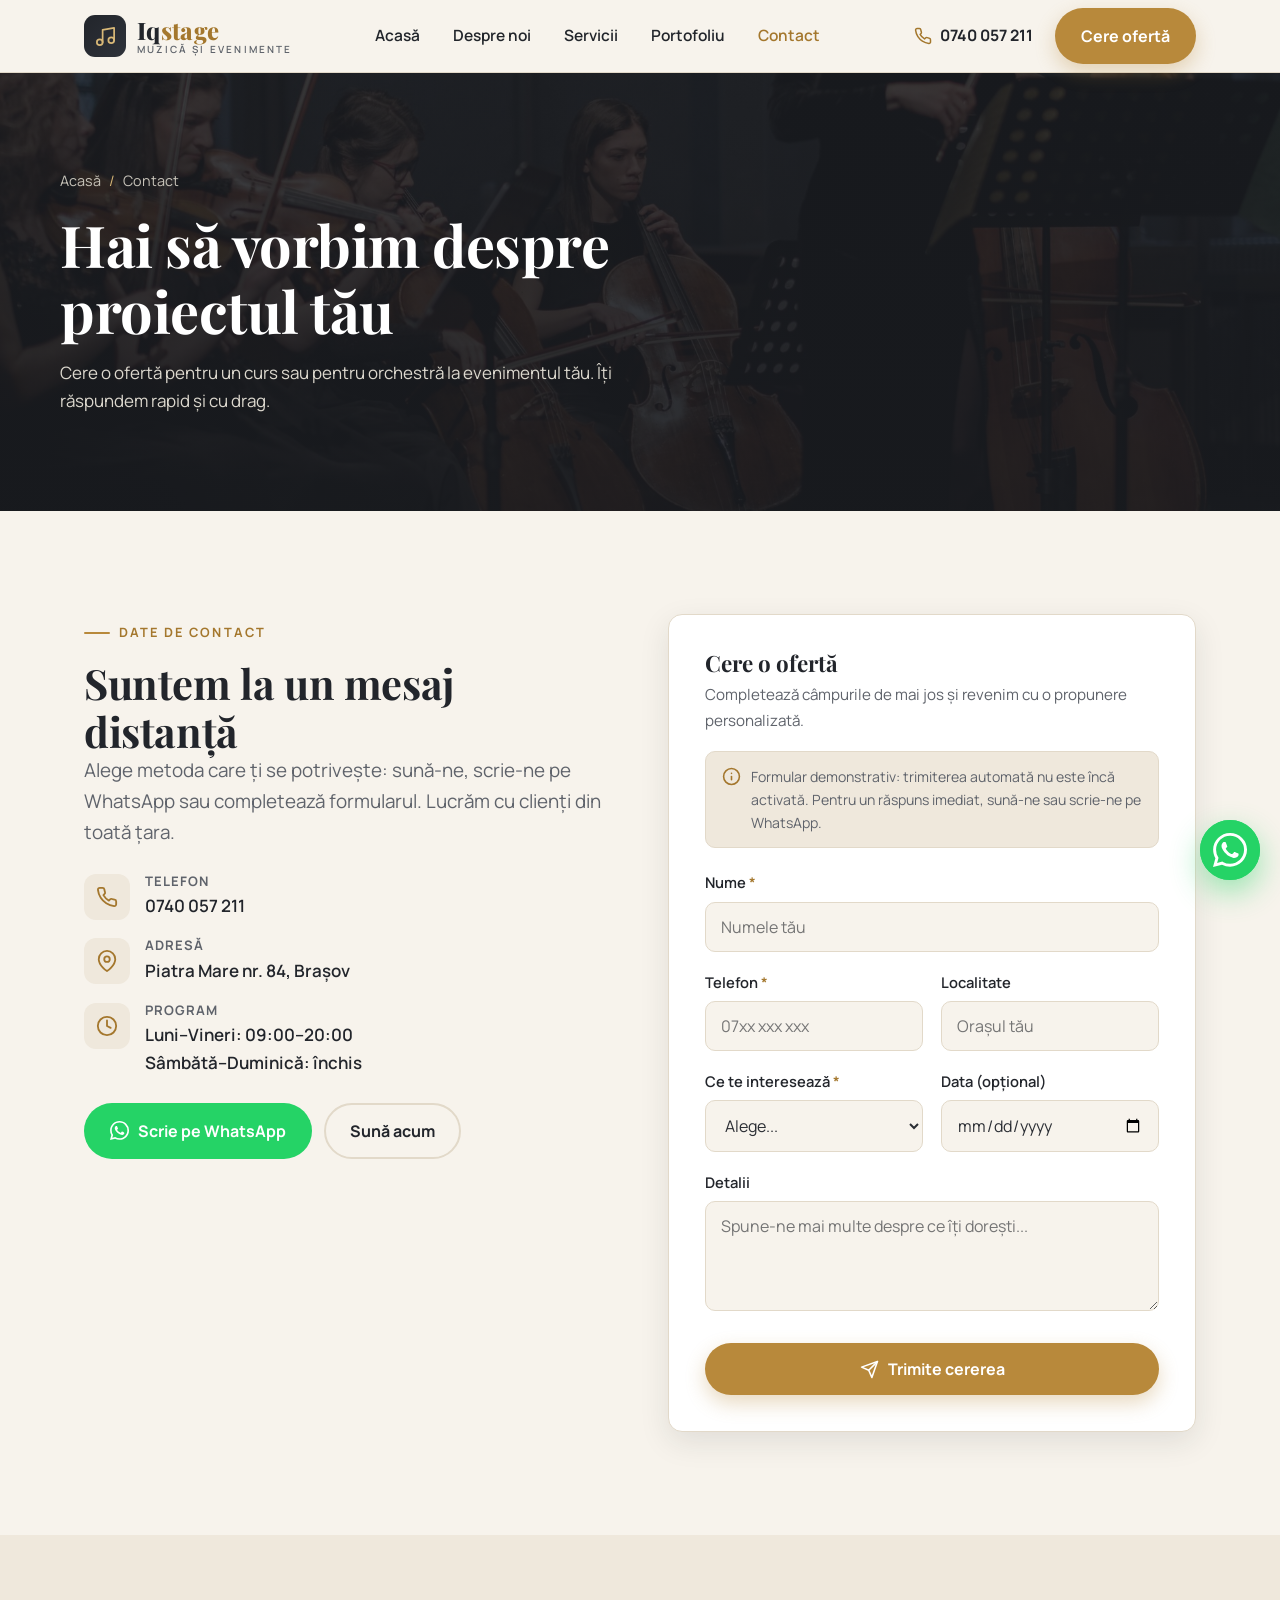
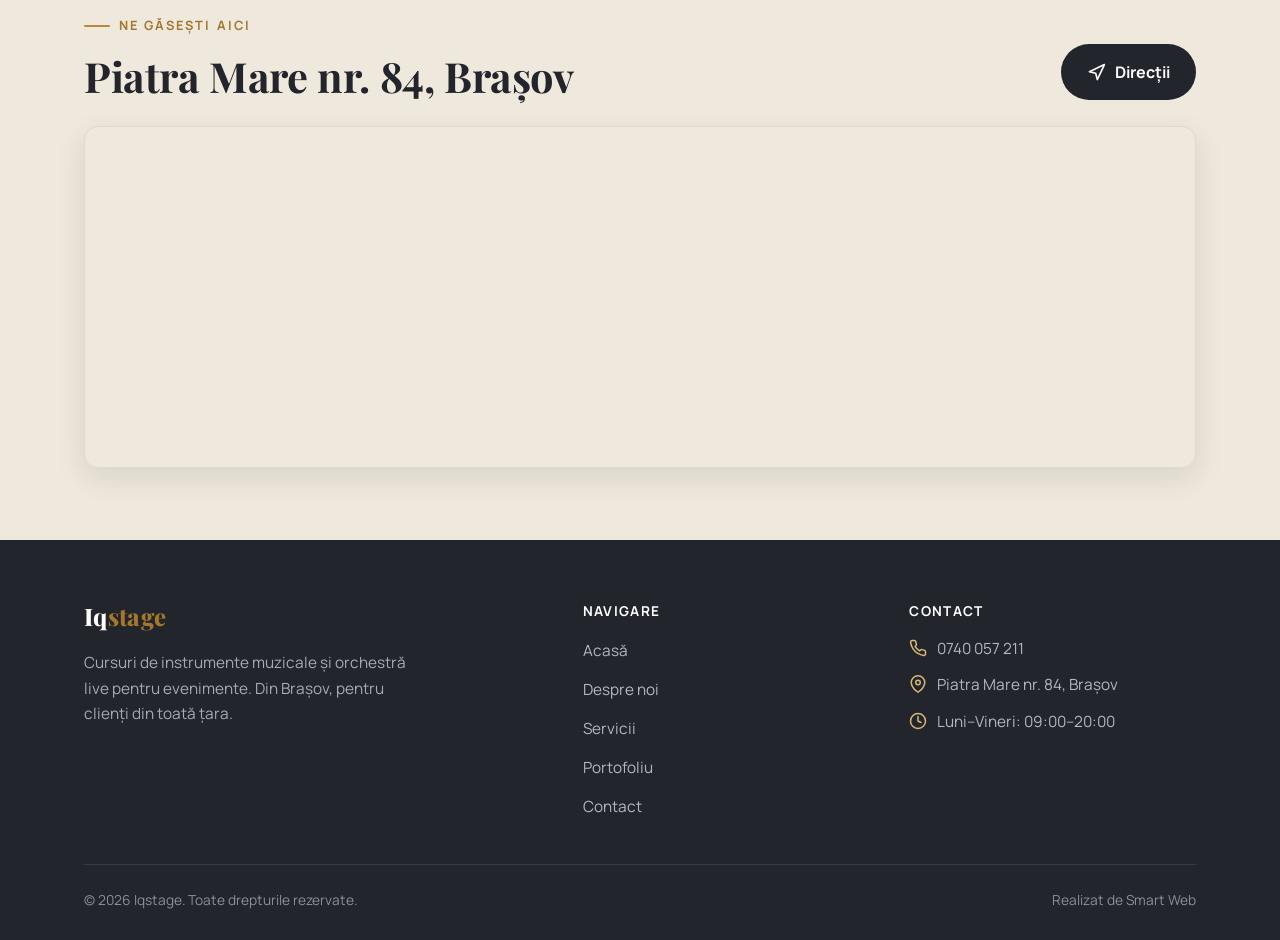
==== contact.html @ 686d4f41 "Prima variantă generată de Claude (Opus)" ====
<!DOCTYPE html>
<html lang="ro">
<head>
<meta charset="UTF-8">
<meta name="viewport" content="width=device-width, initial-scale=1.0">
<title>Contact — Cere o ofertă pentru cursuri sau orchestră | Iqstage</title>
<meta name="description" content="Contactează Iqstage pentru cursuri de muzică sau orchestră live la evenimente. Telefon 0740 057 211, Piatra Mare nr. 84, Brașov. Cere o ofertă pe WhatsApp sau prin formular.">
<link rel="preconnect" href="https://fonts.googleapis.com">
<link rel="preconnect" href="https://fonts.gstatic.com" crossorigin>
<link href="https://fonts.googleapis.com/css2?family=Playfair+Display:ital,wght@0,600;0,700;0,800;1,600&family=Manrope:wght@400;500;600;700;800&display=swap" rel="stylesheet">
<link rel="stylesheet" href="css/style.css">
</head>
<body>

<!-- ===== Header ===== -->
<header class="site-header">
  <div class="wrap header-inner">
    <a href="index.html" class="brand" aria-label="Iqstage — acasă">
      <span class="brand-mark" aria-hidden="true">
        <svg viewBox="0 0 24 24" fill="none" stroke="currentColor" stroke-width="1.8" stroke-linecap="round" stroke-linejoin="round"><path d="M9 18V5l12-2v13"/><circle cx="6" cy="18" r="3"/><circle cx="18" cy="16" r="3"/></svg>
      </span>
      <span class="brand-name">Iq<b>stage</b><span class="brand-sub">Muzică și evenimente</span></span>
    </a>
    <nav class="main-nav" aria-label="Navigare principală">
      <ul>
        <li><a href="index.html">Acasă</a></li>
        <li><a href="despre.html">Despre noi</a></li>
        <li><a href="servicii.html">Servicii</a></li>
        <li><a href="portofoliu.html">Portofoliu</a></li>
        <li><a href="contact.html" class="active">Contact</a></li>
      </ul>
    </nav>
    <div class="header-cta">
      <a href="tel:+40740057211" class="header-phone">
        <svg viewBox="0 0 24 24" fill="none" stroke="currentColor" stroke-width="2" stroke-linecap="round" stroke-linejoin="round" aria-hidden="true"><path d="M22 16.92v3a2 2 0 0 1-2.18 2 19.79 19.79 0 0 1-8.63-3.07 19.5 19.5 0 0 1-6-6 19.79 19.79 0 0 1-3.07-8.67A2 2 0 0 1 4.11 2h3a2 2 0 0 1 2 1.72c.13.96.36 1.9.7 2.81a2 2 0 0 1-.45 2.11L8.09 9.91a16 16 0 0 0 6 6l1.27-1.27a2 2 0 0 1 2.11-.45c.9.34 1.85.57 2.81.7A2 2 0 0 1 22 16.92z"/></svg>
        0740 057 211
      </a>
      <a href="contact.html" class="btn btn--gold">Cere ofertă</a>
      <button class="hamburger" aria-label="Deschide meniul" aria-controls="mobileMenu" aria-expanded="false">
        <svg class="bars" viewBox="0 0 24 24" fill="none" stroke="currentColor" stroke-width="2" stroke-linecap="round" aria-hidden="true"><line x1="3" y1="7" x2="21" y2="7"/><line x1="3" y1="12" x2="21" y2="12"/><line x1="3" y1="17" x2="21" y2="17"/></svg>
        <svg class="x" viewBox="0 0 24 24" fill="none" stroke="currentColor" stroke-width="2" stroke-linecap="round" aria-hidden="true"><line x1="6" y1="6" x2="18" y2="18"/><line x1="6" y1="18" x2="18" y2="6"/></svg>
      </button>
    </div>
  </div>
</header>

<!-- ===== Mobile menu ===== -->
<div class="mobile-menu" id="mobileMenu">
  <div class="mm-top">
    <span class="brand-name">Iq<b>stage</b></span>
    <button class="mm-close" aria-label="Închide meniul">
      <svg viewBox="0 0 24 24" fill="none" stroke="currentColor" stroke-width="2" stroke-linecap="round" aria-hidden="true"><line x1="6" y1="6" x2="18" y2="18"/><line x1="6" y1="18" x2="18" y2="6"/></svg>
    </button>
  </div>
  <nav class="mm-nav" aria-label="Navigare mobil">
    <a href="index.html">Acasă</a>
    <a href="despre.html">Despre noi</a>
    <a href="servicii.html">Servicii</a>
    <a href="portofoliu.html">Portofoliu</a>
    <a href="contact.html" class="active">Contact</a>
  </nav>
  <div class="mm-cta">
    <a href="tel:+40740057211" class="btn btn--onlight">
      <svg viewBox="0 0 24 24" fill="none" stroke="currentColor" stroke-width="2" stroke-linecap="round" stroke-linejoin="round" aria-hidden="true"><path d="M22 16.92v3a2 2 0 0 1-2.18 2 19.79 19.79 0 0 1-8.63-3.07 19.5 19.5 0 0 1-6-6 19.79 19.79 0 0 1-3.07-8.67A2 2 0 0 1 4.11 2h3a2 2 0 0 1 2 1.72c.13.96.36 1.9.7 2.81a2 2 0 0 1-.45 2.11L8.09 9.91a16 16 0 0 0 6 6l1.27-1.27a2 2 0 0 1 2.11-.45c.9.34 1.85.57 2.81.7A2 2 0 0 1 22 16.92z"/></svg>
      Sună acum: 0740 057 211
    </a>
    <a href="https://wa.me/40740057211?text=Buna%20ziua%2C%20am%20vazut%20site-ul%20si%20as%20dori%20detalii%20despre%20cursuri%2Forchestra" class="btn btn--wa" target="_blank" rel="noopener">
      <svg viewBox="0 0 24 24" fill="currentColor" aria-hidden="true"><path d="M17.472 14.382c-.297-.149-1.758-.867-2.03-.967-.273-.099-.471-.148-.67.15-.197.297-.767.966-.94 1.164-.173.199-.347.223-.644.075-.297-.15-1.255-.463-2.39-1.475-.883-.788-1.48-1.761-1.653-2.059-.173-.297-.018-.458.13-.606.134-.133.298-.347.446-.52.149-.174.198-.298.298-.497.099-.198.05-.371-.025-.52-.075-.149-.669-1.612-.916-2.207-.242-.579-.487-.5-.669-.51-.173-.008-.371-.01-.57-.01-.198 0-.52.074-.792.372-.272.297-1.04 1.016-1.04 2.479 0 1.462 1.065 2.875 1.213 3.074.149.198 2.096 3.2 5.077 4.487.709.306 1.262.489 1.694.625.712.227 1.36.195 1.871.118.571-.085 1.758-.719 2.006-1.413.248-.694.248-1.289.173-1.413-.074-.124-.272-.198-.57-.347m-5.421 7.403h-.004a9.87 9.87 0 01-5.031-1.378l-.361-.214-3.741.982.998-3.648-.235-.374a9.86 9.86 0 01-1.51-5.26c.001-5.45 4.436-9.884 9.888-9.884 2.64 0 5.122 1.03 6.988 2.898a9.825 9.825 0 012.893 6.994c-.003 5.45-4.437 9.885-9.885 9.885M20.52 3.449C18.24 1.245 15.24 0 12.045 0 5.463 0 .104 5.359.101 11.892c0 2.096.549 4.14 1.595 5.945L0 24l6.335-1.652a11.882 11.882 0 005.71 1.454h.006c6.585 0 11.946-5.359 11.949-11.893a11.821 11.821 0 00-3.48-8.464"/></svg>
      Scrie pe WhatsApp
    </a>
  </div>
</div>

<!-- ===== Page hero ===== -->
<section class="page-hero">
  <div class="page-hero-media">
    <img src="assets/img/eveniment.jpg" alt="Muzicieni pe scenă în timpul unui eveniment live" width="1600" height="900">
  </div>
  <div class="wrap page-hero-inner">
    <nav class="crumbs" aria-label="Firimituri"><a href="index.html">Acasă</a> <span>/</span> Contact</nav>
    <h1>Hai să vorbim despre proiectul tău</h1>
    <p>Cere o ofertă pentru un curs sau pentru orchestră la evenimentul tău. Îți răspundem rapid și cu drag.</p>
  </div>
</section>

<!-- ===== Contact ===== -->
<section class="section">
  <div class="wrap">
    <div class="contact-grid">
      <!-- Info -->
      <div class="reveal">
        <span class="eyebrow">Date de contact</span>
        <h2>Suntem la un mesaj distanță</h2>
        <p class="lead">Alege metoda care ți se potrivește: sună-ne, scrie-ne pe WhatsApp sau completează formularul. Lucrăm cu clienți din toată țara.</p>
        <div class="info-list">
          <div class="info-item">
            <span class="ico" aria-hidden="true"><svg viewBox="0 0 24 24" fill="none" stroke="currentColor" stroke-width="2" stroke-linecap="round" stroke-linejoin="round"><path d="M22 16.92v3a2 2 0 0 1-2.18 2 19.79 19.79 0 0 1-8.63-3.07 19.5 19.5 0 0 1-6-6 19.79 19.79 0 0 1-3.07-8.67A2 2 0 0 1 4.11 2h3a2 2 0 0 1 2 1.72c.13.96.36 1.9.7 2.81a2 2 0 0 1-.45 2.11L8.09 9.91a16 16 0 0 0 6 6l1.27-1.27a2 2 0 0 1 2.11-.45c.9.34 1.85.57 2.81.7A2 2 0 0 1 22 16.92z"/></svg></span>
            <div><h4>Telefon</h4><a href="tel:+40740057211">0740 057 211</a></div>
          </div>
          <div class="info-item">
            <span class="ico" aria-hidden="true"><svg viewBox="0 0 24 24" fill="none" stroke="currentColor" stroke-width="2" stroke-linecap="round" stroke-linejoin="round"><path d="M21 10c0 7-9 13-9 13s-9-6-9-13a9 9 0 0 1 18 0z"/><circle cx="12" cy="10" r="3"/></svg></span>
            <div><h4>Adresă</h4><span>Piatra Mare nr. 84, Brașov</span></div>
          </div>
          <div class="info-item">
            <span class="ico" aria-hidden="true"><svg viewBox="0 0 24 24" fill="none" stroke="currentColor" stroke-width="2" stroke-linecap="round" stroke-linejoin="round"><circle cx="12" cy="12" r="10"/><path d="M12 6v6l4 2"/></svg></span>
            <div><h4>Program</h4><span>Luni–Vineri: 09:00–20:00<br>Sâmbătă–Duminică: închis</span></div>
          </div>
        </div>
        <div class="contact-actions">
          <a href="https://wa.me/40740057211?text=Buna%20ziua%2C%20am%20vazut%20site-ul%20si%20as%20dori%20detalii%20despre%20cursuri%2Forchestra" class="btn btn--wa" target="_blank" rel="noopener">
            <svg viewBox="0 0 24 24" fill="currentColor" aria-hidden="true"><path d="M17.472 14.382c-.297-.149-1.758-.867-2.03-.967-.273-.099-.471-.148-.67.15-.197.297-.767.966-.94 1.164-.173.199-.347.223-.644.075-.297-.15-1.255-.463-2.39-1.475-.883-.788-1.48-1.761-1.653-2.059-.173-.297-.018-.458.13-.606.134-.133.298-.347.446-.52.149-.174.198-.298.298-.497.099-.198.05-.371-.025-.52-.075-.149-.669-1.612-.916-2.207-.242-.579-.487-.5-.669-.51-.173-.008-.371-.01-.57-.01-.198 0-.52.074-.792.372-.272.297-1.04 1.016-1.04 2.479 0 1.462 1.065 2.875 1.213 3.074.149.198 2.096 3.2 5.077 4.487.709.306 1.262.489 1.694.625.712.227 1.36.195 1.871.118.571-.085 1.758-.719 2.006-1.413.248-.694.248-1.289.173-1.413-.074-.124-.272-.198-.57-.347m-5.421 7.403h-.004a9.87 9.87 0 01-5.031-1.378l-.361-.214-3.741.982.998-3.648-.235-.374a9.86 9.86 0 01-1.51-5.26c.001-5.45 4.436-9.884 9.888-9.884 2.64 0 5.122 1.03 6.988 2.898a9.825 9.825 0 012.893 6.994c-.003 5.45-4.437 9.885-9.885 9.885M20.52 3.449C18.24 1.245 15.24 0 12.045 0 5.463 0 .104 5.359.101 11.892c0 2.096.549 4.14 1.595 5.945L0 24l6.335-1.652a11.882 11.882 0 005.71 1.454h.006c6.585 0 11.946-5.359 11.949-11.893a11.821 11.821 0 00-3.48-8.464"/></svg>
            Scrie pe WhatsApp
          </a>
          <a href="tel:+40740057211" class="btn btn--ghost">Sună acum</a>
        </div>
      </div>

      <!-- Form -->
      <div class="form-card reveal">
        <h3 style="margin-bottom:6px">Cere o ofertă</h3>
        <p style="font-size:.95rem;margin-bottom:18px">Completează câmpurile de mai jos și revenim cu o propunere personalizată.</p>
        <div class="form-note">
          <svg viewBox="0 0 24 24" fill="none" stroke="currentColor" stroke-width="2" stroke-linecap="round" stroke-linejoin="round" aria-hidden="true"><circle cx="12" cy="12" r="10"/><path d="M12 16v-4"/><path d="M12 8h.01"/></svg>
          <span>Formular demonstrativ: trimiterea automată nu este încă activată. Pentru un răspuns imediat, sună-ne sau scrie-ne pe WhatsApp.</span>
        </div>
        <!-- Pentru activare: înlocuiește action cu endpoint-ul Formspree și scoate atributul demo din JS. -->
        <form id="contactForm" action="https://formspree.io/f/your-id-here" method="POST" novalidate>
          <div class="field">
            <label for="nume">Nume <span class="req">*</span></label>
            <input type="text" id="nume" name="nume" autocomplete="name" placeholder="Numele tău" required>
          </div>
          <div class="form-row">
            <div class="field">
              <label for="telefon">Telefon <span class="req">*</span></label>
              <input type="tel" id="telefon" name="telefon" autocomplete="tel" placeholder="07xx xxx xxx" required>
            </div>
            <div class="field">
              <label for="localitate">Localitate</label>
              <input type="text" id="localitate" name="localitate" placeholder="Orașul tău">
            </div>
          </div>
          <div class="form-row">
            <div class="field">
              <label for="tip">Ce te interesează <span class="req">*</span></label>
              <select id="tip" name="tip" required>
                <option value="" selected disabled>Alege...</option>
                <option value="Curs instrument">Curs de instrument</option>
                <option value="Orchestra nunta">Orchestră – nuntă</option>
                <option value="Orchestra botez">Orchestră – botez</option>
                <option value="Eveniment corporate">Eveniment corporate</option>
                <option value="Alt eveniment">Alt tip de eveniment</option>
              </select>
            </div>
            <div class="field">
              <label for="data">Data (opțional)</label>
              <input type="date" id="data" name="data">
            </div>
          </div>
          <div class="field">
            <label for="mesaj">Detalii</label>
            <textarea id="mesaj" name="mesaj" placeholder="Spune-ne mai multe despre ce îți dorești..."></textarea>
          </div>
          <button type="submit" class="btn btn--gold">
            <svg viewBox="0 0 24 24" fill="none" stroke="currentColor" stroke-width="2" stroke-linecap="round" stroke-linejoin="round" aria-hidden="true"><path d="m22 2-7 20-4-9-9-4Z"/><path d="M22 2 11 13"/></svg>
            Trimite cererea
          </button>
          <p id="formStatus" role="status" hidden style="margin-top:16px;font-size:.92rem;color:var(--auriu-2);font-weight:600"></p>
        </form>
      </div>
    </div>
  </div>
</section>

<!-- ===== Hartă ===== -->
<section class="section section--crem2 section--tight">
  <div class="wrap">
    <div class="section-head reveal" style="display:flex;flex-wrap:wrap;gap:16px 24px;align-items:flex-end;justify-content:space-between;max-width:none;margin-bottom:26px">
      <div style="max-width:620px">
        <span class="eyebrow">Ne găsești aici</span>
        <h2>Piatra Mare nr. 84, Brașov</h2>
      </div>
      <a href="https://maps.google.com/maps?q=Piatra+Mare+nr.+84%2C+Bra%C8%99ov" class="btn btn--dark" target="_blank" rel="noopener">
        <svg viewBox="0 0 24 24" fill="none" stroke="currentColor" stroke-width="2" stroke-linecap="round" stroke-linejoin="round" aria-hidden="true"><path d="M3 11l19-9-9 19-2-8-8-2z"/></svg>
        Direcții
      </a>
    </div>
    <div class="map-wrap reveal">
      <iframe src="https://maps.google.com/maps?q=Piatra+Mare+nr.+84%2C+Bra%C8%99ov&output=embed" title="Harta locației Iqstage — Piatra Mare nr. 84, Brașov" loading="lazy" referrerpolicy="no-referrer-when-downgrade"></iframe>
    </div>
  </div>
</section>

<!-- ===== Footer ===== -->
<footer class="site-footer">
  <div class="wrap">
    <div class="footer-grid">
      <div>
        <span class="brand-name">Iq<b>stage</b></span>
        <p>Cursuri de instrumente muzicale și orchestră live pentru evenimente. Din Brașov, pentru clienți din toată țara.</p>
      </div>
      <div class="footer-col">
        <h4>Navigare</h4>
        <ul>
          <li><a href="index.html">Acasă</a></li>
          <li><a href="despre.html">Despre noi</a></li>
          <li><a href="servicii.html">Servicii</a></li>
          <li><a href="portofoliu.html">Portofoliu</a></li>
          <li><a href="contact.html">Contact</a></li>
        </ul>
      </div>
      <div class="footer-col">
        <h4>Contact</h4>
        <ul>
          <li class="fi"><svg viewBox="0 0 24 24" fill="none" stroke="currentColor" stroke-width="2" stroke-linecap="round" stroke-linejoin="round" aria-hidden="true"><path d="M22 16.92v3a2 2 0 0 1-2.18 2 19.79 19.79 0 0 1-8.63-3.07 19.5 19.5 0 0 1-6-6 19.79 19.79 0 0 1-3.07-8.67A2 2 0 0 1 4.11 2h3a2 2 0 0 1 2 1.72c.13.96.36 1.9.7 2.81a2 2 0 0 1-.45 2.11L8.09 9.91a16 16 0 0 0 6 6l1.27-1.27a2 2 0 0 1 2.11-.45c.9.34 1.85.57 2.81.7A2 2 0 0 1 22 16.92z"/></svg><a href="tel:+40740057211">0740 057 211</a></li>
          <li class="fi"><svg viewBox="0 0 24 24" fill="none" stroke="currentColor" stroke-width="2" stroke-linecap="round" stroke-linejoin="round" aria-hidden="true"><path d="M21 10c0 7-9 13-9 13s-9-6-9-13a9 9 0 0 1 18 0z"/><circle cx="12" cy="10" r="3"/></svg><span>Piatra Mare nr. 84, Brașov</span></li>
          <li class="fi"><svg viewBox="0 0 24 24" fill="none" stroke="currentColor" stroke-width="2" stroke-linecap="round" stroke-linejoin="round" aria-hidden="true"><circle cx="12" cy="12" r="10"/><path d="M12 6v6l4 2"/></svg><span>Luni–Vineri: 09:00–20:00</span></li>
        </ul>
      </div>
    </div>
    <div class="footer-bottom">
      <span>&copy; <span class="js-year">2026</span> Iqstage. Toate drepturile rezervate.</span>
      <span>Realizat de Smart Web</span>
    </div>
  </div>
</footer>

<a class="wa-float" href="https://wa.me/40740057211?text=Buna%20ziua%2C%20am%20vazut%20site-ul%20si%20as%20dori%20detalii%20despre%20cursuri%2Forchestra" target="_blank" rel="noopener" aria-label="Scrie-ne pe WhatsApp">
  <svg viewBox="0 0 24 24" fill="currentColor" aria-hidden="true"><path d="M17.472 14.382c-.297-.149-1.758-.867-2.03-.967-.273-.099-.471-.148-.67.15-.197.297-.767.966-.94 1.164-.173.199-.347.223-.644.075-.297-.15-1.255-.463-2.39-1.475-.883-.788-1.48-1.761-1.653-2.059-.173-.297-.018-.458.13-.606.134-.133.298-.347.446-.52.149-.174.198-.298.298-.497.099-.198.05-.371-.025-.52-.075-.149-.669-1.612-.916-2.207-.242-.579-.487-.5-.669-.51-.173-.008-.371-.01-.57-.01-.198 0-.52.074-.792.372-.272.297-1.04 1.016-1.04 2.479 0 1.462 1.065 2.875 1.213 3.074.149.198 2.096 3.2 5.077 4.487.709.306 1.262.489 1.694.625.712.227 1.36.195 1.871.118.571-.085 1.758-.719 2.006-1.413.248-.694.248-1.289.173-1.413-.074-.124-.272-.198-.57-.347m-5.421 7.403h-.004a9.87 9.87 0 01-5.031-1.378l-.361-.214-3.741.982.998-3.648-.235-.374a9.86 9.86 0 01-1.51-5.26c.001-5.45 4.436-9.884 9.888-9.884 2.64 0 5.122 1.03 6.988 2.898a9.825 9.825 0 012.893 6.994c-.003 5.45-4.437 9.885-9.885 9.885M20.52 3.449C18.24 1.245 15.24 0 12.045 0 5.463 0 .104 5.359.101 11.892c0 2.096.549 4.14 1.595 5.945L0 24l6.335-1.652a11.882 11.882 0 005.71 1.454h.006c6.585 0 11.946-5.359 11.949-11.893a11.821 11.821 0 00-3.48-8.464"/></svg>
</a>

<script src="js/main.js"></script>
</body>
</html>
---- css/style.css ----
/* ============================================================
   Iqstage — cursuri muzică & orchestră pentru evenimente
   Paletă: crem, gri-antracit, accent auriu
   ============================================================ */
:root{
  --crem:#f7f3ec;
  --crem-2:#efe8dc;
  --antracit:#22252b;
  --antracit-2:#2e323a;
  --text:#2b2e34;
  --text-muted:#5f636b;
  --auriu:#b8893b;
  --auriu-2:#a4772d;
  --auriu-soft:#d8b877;
  --linie:#e2d9c9;
  --alb:#ffffff;
  --wa:#25D366;
  --radius:14px;
  --radius-sm:10px;
  --maxw:1160px;
  --shadow:0 10px 30px rgba(34,37,43,.10);
  --shadow-lg:0 24px 60px rgba(34,37,43,.18);
  --t:180ms cubic-bezier(.4,0,.2,1);
  --serif:"Playfair Display",Georgia,serif;
  --sans:"Manrope",system-ui,-apple-system,Segoe UI,Roboto,sans-serif;
}
*{box-sizing:border-box}
*,*::before,*::after{margin:0}
html{scroll-behavior:smooth;-webkit-text-size-adjust:100%}
body{
  font-family:var(--sans);
  color:var(--text);
  background:var(--crem);
  line-height:1.65;
  font-size:17px;
  overflow-x:hidden;
}
img,video,iframe{max-width:100%;display:block}
img{height:auto}
a{color:inherit;text-decoration:none}
h1,h2,h3,h4{font-family:var(--serif);font-weight:700;line-height:1.15;color:var(--antracit);overflow-wrap:break-word}
h1{font-size:clamp(2.1rem,5.2vw,3.6rem);letter-spacing:-.5px}
h2{font-size:clamp(1.7rem,3.6vw,2.6rem);letter-spacing:-.4px}
h3{font-size:clamp(1.15rem,2vw,1.4rem)}
p{color:var(--text-muted)}
ul{list-style:none;padding:0}
:focus-visible{outline:3px solid var(--auriu);outline-offset:3px;border-radius:4px}

/* Layout */
.wrap{width:100%;max-width:var(--maxw);margin:0 auto;padding:0 24px}
.section{padding:clamp(56px,8vw,104px) 0}
.section--tight{padding:clamp(40px,6vw,72px) 0}
.section--crem2{background:var(--crem-2)}
.section--dark{background:var(--antracit);color:#e9e6df}
.section--dark h2,.section--dark h3{color:#fff}
.section--dark p{color:#c3c6cd}
.eyebrow{
  display:inline-flex;align-items:center;gap:9px;
  font-size:.8rem;font-weight:700;letter-spacing:.16em;text-transform:uppercase;
  color:var(--auriu-2);margin-bottom:16px;
}
.eyebrow::before{content:"";width:26px;height:2px;background:var(--auriu);border-radius:2px}
.section--dark .eyebrow{color:var(--auriu-soft)}
.section--dark .eyebrow::before{background:var(--auriu-soft)}
.lead{font-size:clamp(1.02rem,1.5vw,1.18rem);max-width:60ch;color:var(--text-muted)}
.section-head{max-width:720px;margin-bottom:clamp(32px,5vw,52px)}
.center{text-align:center;margin-left:auto;margin-right:auto}

/* Buttons */
.btn{
  display:inline-flex;align-items:center;justify-content:center;gap:9px;
  min-height:48px;padding:13px 24px;border-radius:999px;
  font-family:var(--sans);font-weight:700;font-size:1rem;
  cursor:pointer;border:2px solid transparent;
  transition:transform var(--t),background var(--t),box-shadow var(--t),color var(--t),border-color var(--t);
  white-space:nowrap;
}
.btn svg{width:19px;height:19px;flex:none}
.btn:hover{transform:translateY(-2px)}
.btn:active{transform:translateY(0)}
.btn--gold{background:var(--auriu);color:#fff;box-shadow:0 8px 20px rgba(184,137,59,.32)}
.btn--gold:hover{background:var(--auriu-2)}
.btn--dark{background:var(--antracit);color:#fff}
.btn--dark:hover{background:var(--antracit-2)}
.btn--ghost{background:transparent;color:var(--antracit);border-color:var(--linie)}
.btn--ghost:hover{border-color:var(--auriu);color:var(--auriu-2);background:var(--alb)}
.btn--wa{background:var(--wa);color:#fff}
.btn--wa:hover{background:#1ebe5b}
.btn--onlight{background:#fff;color:var(--antracit);border-color:var(--linie)}
.btn--onlight:hover{border-color:var(--auriu);color:var(--auriu-2)}
/* ghost on dark backgrounds */
.section--dark .btn--ghost,.hero .btn--ghost,.cta-band .btn--ghost{color:#fff;border-color:rgba(255,255,255,.4)}
.section--dark .btn--ghost:hover,.hero .btn--ghost:hover,.cta-band .btn--ghost:hover{border-color:#fff;color:var(--antracit);background:#fff}

/* ============ Header ============ */
.site-header{
  position:sticky;top:0;z-index:100;
  background:rgba(247,243,236,.92);
  border-bottom:1px solid var(--linie);
}
.header-inner{display:flex;align-items:center;justify-content:space-between;gap:20px;min-height:72px}
.brand{display:flex;align-items:center;gap:11px;flex:none}
.brand-mark{
  width:42px;height:42px;border-radius:11px;flex:none;
  display:grid;place-items:center;
  background:linear-gradient(135deg,var(--antracit),var(--antracit-2));
  color:var(--auriu-soft);
}
.brand-mark svg{width:23px;height:23px}
.brand-name{font-family:var(--serif);font-weight:800;font-size:1.5rem;color:var(--antracit);line-height:1;letter-spacing:.3px}
.brand-name b{color:var(--auriu-2);font-weight:800}
.brand-sub{display:block;font-family:var(--sans);font-size:.62rem;font-weight:600;letter-spacing:.22em;text-transform:uppercase;color:var(--text-muted);margin-top:3px}

.main-nav ul{display:flex;align-items:center;gap:5px}
.main-nav a{
  display:block;padding:9px 14px;border-radius:8px;
  font-weight:600;font-size:.97rem;color:var(--antracit);
  white-space:nowrap;transition:color var(--t),background var(--t);
}
.main-nav a:hover{color:var(--auriu-2);background:var(--crem-2)}
.main-nav a.active{color:var(--auriu-2)}

.header-cta{display:flex;align-items:center;gap:10px;flex:none}
.header-phone{
  display:inline-flex;align-items:center;gap:8px;
  font-weight:700;color:var(--antracit);white-space:nowrap;font-size:.98rem;
  padding:8px 12px;border-radius:8px;transition:color var(--t);
}
.header-phone svg{width:18px;height:18px;color:var(--auriu-2)}
.header-phone:hover{color:var(--auriu-2)}

.hamburger{
  display:none;width:46px;height:46px;border:1px solid var(--linie);
  background:var(--alb);border-radius:11px;cursor:pointer;
  align-items:center;justify-content:center;color:var(--antracit);flex:none;
}
.hamburger svg{width:24px;height:24px}
.hamburger .x{display:none}
.hamburger.open .bars{display:none}
.hamburger.open .x{display:block}

/* ============ Mobile menu (sibling of header) ============ */
.mobile-menu{
  position:fixed;inset:0;z-index:200;
  background:var(--antracit);color:#fff;
  padding:24px;
  display:flex;flex-direction:column;
  transform:translateX(100%);
  transition:transform .3s cubic-bezier(.4,0,.2,1);
  visibility:hidden;
}
.mobile-menu.open{transform:translateX(0);visibility:visible}
.mm-top{display:flex;align-items:center;justify-content:space-between;margin-bottom:12px}
.mm-close{
  width:46px;height:46px;border:1px solid rgba(255,255,255,.2);background:transparent;
  border-radius:11px;color:#fff;cursor:pointer;display:grid;place-items:center;
}
.mm-close svg{width:24px;height:24px}
.mobile-menu .brand-name{color:#fff}
.mobile-menu .brand-name b{color:var(--auriu-soft)}
.mm-nav{margin-top:14px;border-top:1px solid rgba(255,255,255,.12)}
.mm-nav a{
  display:block;padding:17px 4px;font-family:var(--serif);font-size:1.4rem;
  border-bottom:1px solid rgba(255,255,255,.12);color:#f3efe7;
}
.mm-nav a.active{color:var(--auriu-soft)}
.mm-cta{margin-top:auto;padding-top:22px;display:grid;gap:12px}
.mm-cta .btn{width:100%}

/* ============ Hero ============ */
.hero{position:relative;color:#fff;overflow:hidden}
.hero-media{position:absolute;inset:0;z-index:0}
.hero-media img{width:100%;height:100%;object-fit:cover}
.hero-media::after{
  content:"";position:absolute;inset:0;
  background:linear-gradient(105deg,rgba(24,26,30,.92) 0%,rgba(24,26,30,.74) 46%,rgba(24,26,30,.4) 100%);
}
.hero-inner{position:relative;z-index:1;padding:clamp(64px,11vw,132px) 0;max-width:720px}
.hero h1{color:#fff}
.hero h1 em{font-style:italic;color:var(--auriu-soft)}
.hero .lead{color:#e2ddd3;margin-top:20px}
.hero-badge{
  display:inline-flex;align-items:center;gap:9px;
  background:rgba(255,255,255,.12);border:1px solid rgba(255,255,255,.22);
  padding:8px 16px;border-radius:999px;font-size:.85rem;font-weight:600;
  letter-spacing:.02em;margin-bottom:22px;backdrop-filter:blur(2px);
}
.hero-badge svg{width:17px;height:17px;color:var(--auriu-soft)}
.hero-actions{display:flex;flex-wrap:wrap;gap:14px;margin-top:32px}
.hero-meta{display:flex;flex-wrap:wrap;gap:26px 36px;margin-top:40px;padding-top:30px;border-top:1px solid rgba(255,255,255,.18)}
.hero-meta div{min-width:120px}
.hero-meta .n{font-family:var(--serif);font-size:1.7rem;color:var(--auriu-soft);line-height:1}
.hero-meta .l{font-size:.86rem;color:#d5d0c6;margin-top:6px}

/* ============ Directions bar (dual CTA) ============ */
.quickbar{background:var(--antracit-2);color:#fff}
.quickbar .wrap{display:flex;flex-wrap:wrap;align-items:center;justify-content:center;gap:14px 22px;padding:16px 24px;text-align:center}
.quickbar p{color:#d9dce1;font-weight:600;margin:0}
.quickbar .qb-actions{display:flex;gap:12px;flex-wrap:wrap;justify-content:center}

/* ============ Cards / services ============ */
.grid{display:grid;gap:26px}
.grid-2{grid-template-columns:repeat(2,1fr)}
.grid-3{grid-template-columns:repeat(3,1fr)}
.grid-4{grid-template-columns:repeat(4,1fr)}

.card{
  background:var(--alb);border:1px solid var(--linie);border-radius:var(--radius);
  padding:32px;transition:transform var(--t),box-shadow var(--t),border-color var(--t);
}
.card:hover{transform:translateY(-5px);box-shadow:var(--shadow-lg);border-color:var(--auriu-soft)}
.card .ico{
  width:56px;height:56px;border-radius:14px;display:grid;place-items:center;
  background:var(--crem-2);color:var(--auriu-2);margin-bottom:20px;
}
.card .ico svg{width:27px;height:27px}
.card h3{margin-bottom:10px}
.card p{font-size:.98rem}
.card-link{display:inline-flex;align-items:center;gap:7px;margin-top:18px;font-weight:700;color:var(--auriu-2);font-size:.95rem}
.card-link svg{width:17px;height:17px;transition:transform var(--t)}
.card:hover .card-link svg{transform:translateX(4px)}

/* Service split (image + text) */
.split{display:grid;grid-template-columns:1fr 1fr;gap:clamp(32px,5vw,64px);align-items:center}
.split--rev .split-media{order:2}
.split-media{border-radius:var(--radius);overflow:hidden;box-shadow:var(--shadow);aspect-ratio:4/3}
.split-media img{width:100%;height:100%;object-fit:cover}
.split ul.feats{margin-top:22px;display:grid;gap:13px}
.split ul.feats li{display:flex;gap:12px;align-items:flex-start;color:var(--text);font-weight:500}
.split ul.feats li svg{width:22px;height:22px;color:var(--auriu-2);flex:none;margin-top:2px}
.section--dark .split ul.feats li{color:#e9e6df}
.section--dark .split ul.feats li svg{color:var(--auriu-soft)}
.split .btn{margin-top:28px}

/* Steps */
.steps{display:grid;gap:26px;grid-template-columns:repeat(3,1fr);counter-reset:s}
.step{position:relative;padding:28px;background:var(--alb);border:1px solid var(--linie);border-radius:var(--radius)}
.step::before{
  counter-increment:s;content:counter(s,decimal-leading-zero);
  font-family:var(--serif);font-size:1.5rem;font-weight:800;color:var(--auriu);
  display:block;margin-bottom:12px;
}
.step h3{font-size:1.15rem;margin-bottom:8px}
.step p{font-size:.95rem}

/* Feature list on dark */
.pillars{display:grid;gap:22px;grid-template-columns:repeat(3,1fr)}
.pillar{padding:26px;border:1px solid rgba(255,255,255,.14);border-radius:var(--radius);background:rgba(255,255,255,.035)}
.pillar .ico{width:50px;height:50px;border-radius:12px;display:grid;place-items:center;background:rgba(184,137,59,.16);color:var(--auriu-soft);margin-bottom:16px}
.pillar .ico svg{width:24px;height:24px}
.pillar h3{font-size:1.12rem;margin-bottom:8px}

/* ============ Gallery ============ */
.gallery{display:grid;grid-template-columns:repeat(3,1fr);gap:16px}
.gallery figure{position:relative;border-radius:var(--radius);overflow:hidden;aspect-ratio:4/3;background:var(--crem-2)}
.gallery img{width:100%;height:100%;object-fit:cover;transition:transform .5s ease}
.gallery figure:hover img{transform:scale(1.06)}
.gallery figcaption{
  position:absolute;left:0;right:0;bottom:0;padding:26px 18px 15px;
  background:linear-gradient(to top,rgba(24,26,30,.85),transparent);
  color:#fff;font-weight:600;font-size:.95rem;
}
.gallery .tall{grid-row:span 2;aspect-ratio:auto}

/* ============ FAQ ============ */
.faq{max-width:820px;margin:0 auto;display:grid;gap:14px}
.faq details{background:var(--alb);border:1px solid var(--linie);border-radius:var(--radius-sm);overflow:hidden}
.faq summary{
  list-style:none;cursor:pointer;padding:20px 24px;
  font-family:var(--serif);font-weight:700;font-size:1.1rem;color:var(--antracit);
  display:flex;justify-content:space-between;align-items:center;gap:16px;
}
.faq summary::-webkit-details-marker{display:none}
.faq summary .chev{width:22px;height:22px;color:var(--auriu-2);flex:none;transition:transform var(--t)}
.faq details[open] summary .chev{transform:rotate(180deg)}
.faq .ans{padding:0 24px 22px;color:var(--text-muted)}

/* ============ Contact ============ */
.contact-grid{display:grid;grid-template-columns:1fr 1fr;gap:clamp(32px,5vw,56px);align-items:start}
.info-list{display:grid;gap:18px;margin:26px 0}
.info-item{display:flex;gap:15px;align-items:flex-start}
.info-item .ico{width:46px;height:46px;border-radius:12px;background:var(--crem-2);color:var(--auriu-2);display:grid;place-items:center;flex:none}
.info-item .ico svg{width:22px;height:22px}
.info-item h4{font-family:var(--sans);font-size:.82rem;text-transform:uppercase;letter-spacing:.08em;color:var(--text-muted);margin-bottom:3px;font-weight:700}
.info-item a,.info-item span{font-weight:600;color:var(--antracit)}
.info-item a:hover{color:var(--auriu-2)}
.contact-actions{display:flex;flex-wrap:wrap;gap:12px;margin-top:8px}

.form-card{background:var(--alb);border:1px solid var(--linie);border-radius:var(--radius);padding:clamp(24px,4vw,36px);box-shadow:var(--shadow)}
.form-note{background:var(--crem-2);border:1px solid var(--linie);border-radius:var(--radius-sm);padding:13px 16px;font-size:.88rem;color:var(--text-muted);margin-bottom:22px;display:flex;gap:10px;align-items:flex-start}
.form-note svg{width:19px;height:19px;color:var(--auriu-2);flex:none;margin-top:2px}
.field{margin-bottom:18px}
.field label{display:block;font-weight:600;font-size:.92rem;margin-bottom:7px;color:var(--antracit)}
.field label .req{color:var(--auriu-2)}
.field input,.field select,.field textarea{
  width:100%;padding:13px 15px;border:1.5px solid var(--linie);border-radius:var(--radius-sm);
  font-family:var(--sans);font-size:1rem;color:var(--text);background:var(--crem);
  transition:border-color var(--t),box-shadow var(--t);
}
.field input:focus,.field select:focus,.field textarea:focus{
  outline:none;border-color:var(--auriu);box-shadow:0 0 0 3px rgba(184,137,59,.15);background:#fff;
}
.field textarea{resize:vertical;min-height:110px}
.form-row{display:grid;grid-template-columns:1fr 1fr;gap:18px}
.form-card .btn{width:100%;margin-top:6px}

.map-wrap{border-radius:var(--radius);overflow:hidden;border:1px solid var(--linie);box-shadow:var(--shadow);margin-top:0}
.map-wrap iframe{width:100%;height:340px;border:0;display:block;filter:grayscale(.15)}

/* ============ CTA band ============ */
.cta-band{position:relative;overflow:hidden;background:var(--antracit);color:#fff;border-radius:var(--radius);padding:clamp(40px,6vw,64px);text-align:center}
.cta-band::before{content:"";position:absolute;inset:0;background:radial-gradient(circle at 80% 20%,rgba(184,137,59,.28),transparent 55%)}
.cta-band>*{position:relative}
.cta-band h2{color:#fff;margin-bottom:14px}
.cta-band p{color:#cfd2d8;max-width:56ch;margin:0 auto 28px}
.cta-band .actions{display:flex;flex-wrap:wrap;gap:14px;justify-content:center}

/* ============ Footer ============ */
.site-footer{background:var(--antracit);color:#c3c6cd;padding:64px 0 28px}
.footer-grid{display:grid;grid-template-columns:1.6fr 1fr 1fr;gap:40px;margin-bottom:44px}
.site-footer .brand-name{color:#fff}
.site-footer p{color:#a7abb3;font-size:.96rem;margin-top:16px;max-width:38ch}
.footer-col h4{font-family:var(--sans);color:#fff;font-size:.85rem;text-transform:uppercase;letter-spacing:.1em;margin-bottom:16px}
.footer-col ul{display:grid;gap:11px}
.footer-col a{color:#b3b7bf;font-size:.96rem;transition:color var(--t)}
.footer-col a:hover{color:var(--auriu-soft)}
.footer-col .fi{display:flex;gap:10px;align-items:flex-start;color:#b3b7bf;font-size:.96rem}
.footer-col .fi svg{width:18px;height:18px;color:var(--auriu-soft);flex:none;margin-top:3px}
.footer-bottom{border-top:1px solid rgba(255,255,255,.1);padding-top:24px;display:flex;flex-wrap:wrap;gap:10px 20px;justify-content:space-between;font-size:.86rem;color:#8b8f97}
.footer-bottom a:hover{color:var(--auriu-soft)}

/* ============ WhatsApp float ============ */
.wa-float{
  position:fixed;right:20px;bottom:20px;z-index:120;
  width:60px;height:60px;border-radius:50%;
  background:var(--wa);color:#fff;display:grid;place-items:center;
  box-shadow:0 12px 30px rgba(37,211,102,.45);
  transition:transform var(--t),box-shadow var(--t);
}
.wa-float svg{width:34px;height:34px}
.wa-float:hover{transform:scale(1.08)}
.wa-float::after{
  content:"";position:absolute;inset:0;border-radius:50%;
  border:2px solid var(--wa);animation:pulse 2.4s ease-out infinite;
}
@keyframes pulse{0%{transform:scale(1);opacity:.7}100%{transform:scale(1.5);opacity:0}}

/* ============ Page hero (inner pages) ============ */
.page-hero{position:relative;color:#fff;overflow:hidden;background:var(--antracit)}
.page-hero-media{position:absolute;inset:0;z-index:0}
.page-hero-media img{width:100%;height:100%;object-fit:cover;opacity:.35}
.page-hero-media::after{content:"";position:absolute;inset:0;background:linear-gradient(180deg,rgba(24,26,30,.55),rgba(24,26,30,.8))}
.page-hero-inner{position:relative;z-index:1;padding:clamp(56px,9vw,96px) 0}
.page-hero h1{color:#fff;max-width:16ch}
.page-hero p{color:#dcd8ce;max-width:56ch;margin-top:16px}
.crumbs{display:flex;gap:8px;align-items:center;font-size:.9rem;color:#c7c3b9;margin-bottom:18px;flex-wrap:wrap}
.crumbs a:hover{color:var(--auriu-soft)}
.crumbs span{color:var(--auriu-soft)}

/* Reveal on scroll */
.reveal{opacity:0;transform:translateY(22px);transition:opacity .6s ease,transform .6s ease}
.reveal.in{opacity:1;transform:none}

/* ============ Responsive ============ */
@media (max-width:1040px){
  .main-nav,.header-phone{display:none}
  .hamburger{display:flex}
  .header-cta .btn--gold{display:none}
  .grid-4{grid-template-columns:repeat(2,1fr)}
}
@media (max-width:820px){
  body{font-size:16px}
  .grid-2,.grid-3,.steps,.pillars{grid-template-columns:1fr}
  .split{grid-template-columns:1fr}
  .split--rev .split-media{order:0}
  .contact-grid{grid-template-columns:1fr}
  .footer-grid{grid-template-columns:1fr;gap:32px}
  .gallery{grid-template-columns:repeat(2,1fr)}
  .gallery .tall{grid-row:auto;aspect-ratio:4/3}
}
@media (max-width:560px){
  .wrap{padding:0 18px}
  .grid-4{grid-template-columns:1fr}
  .gallery{grid-template-columns:1fr}
  .form-row{grid-template-columns:1fr}
  .hero-actions .btn,.cta-band .actions .btn{width:100%}
  .footer-bottom{flex-direction:column}
  .card{padding:26px}
  /* Un singur CTA WhatsApp pe mobil: butonul flotant. Ascundem duplicatele inline. */
  .hero-actions .btn--wa,.cta-band .actions .btn--wa,.contact-actions .btn--wa{display:none}
}
@media (prefers-reduced-motion:reduce){
  *{animation:none!important;transition:none!important;scroll-behavior:auto}
  .reveal{opacity:1;transform:none}
}
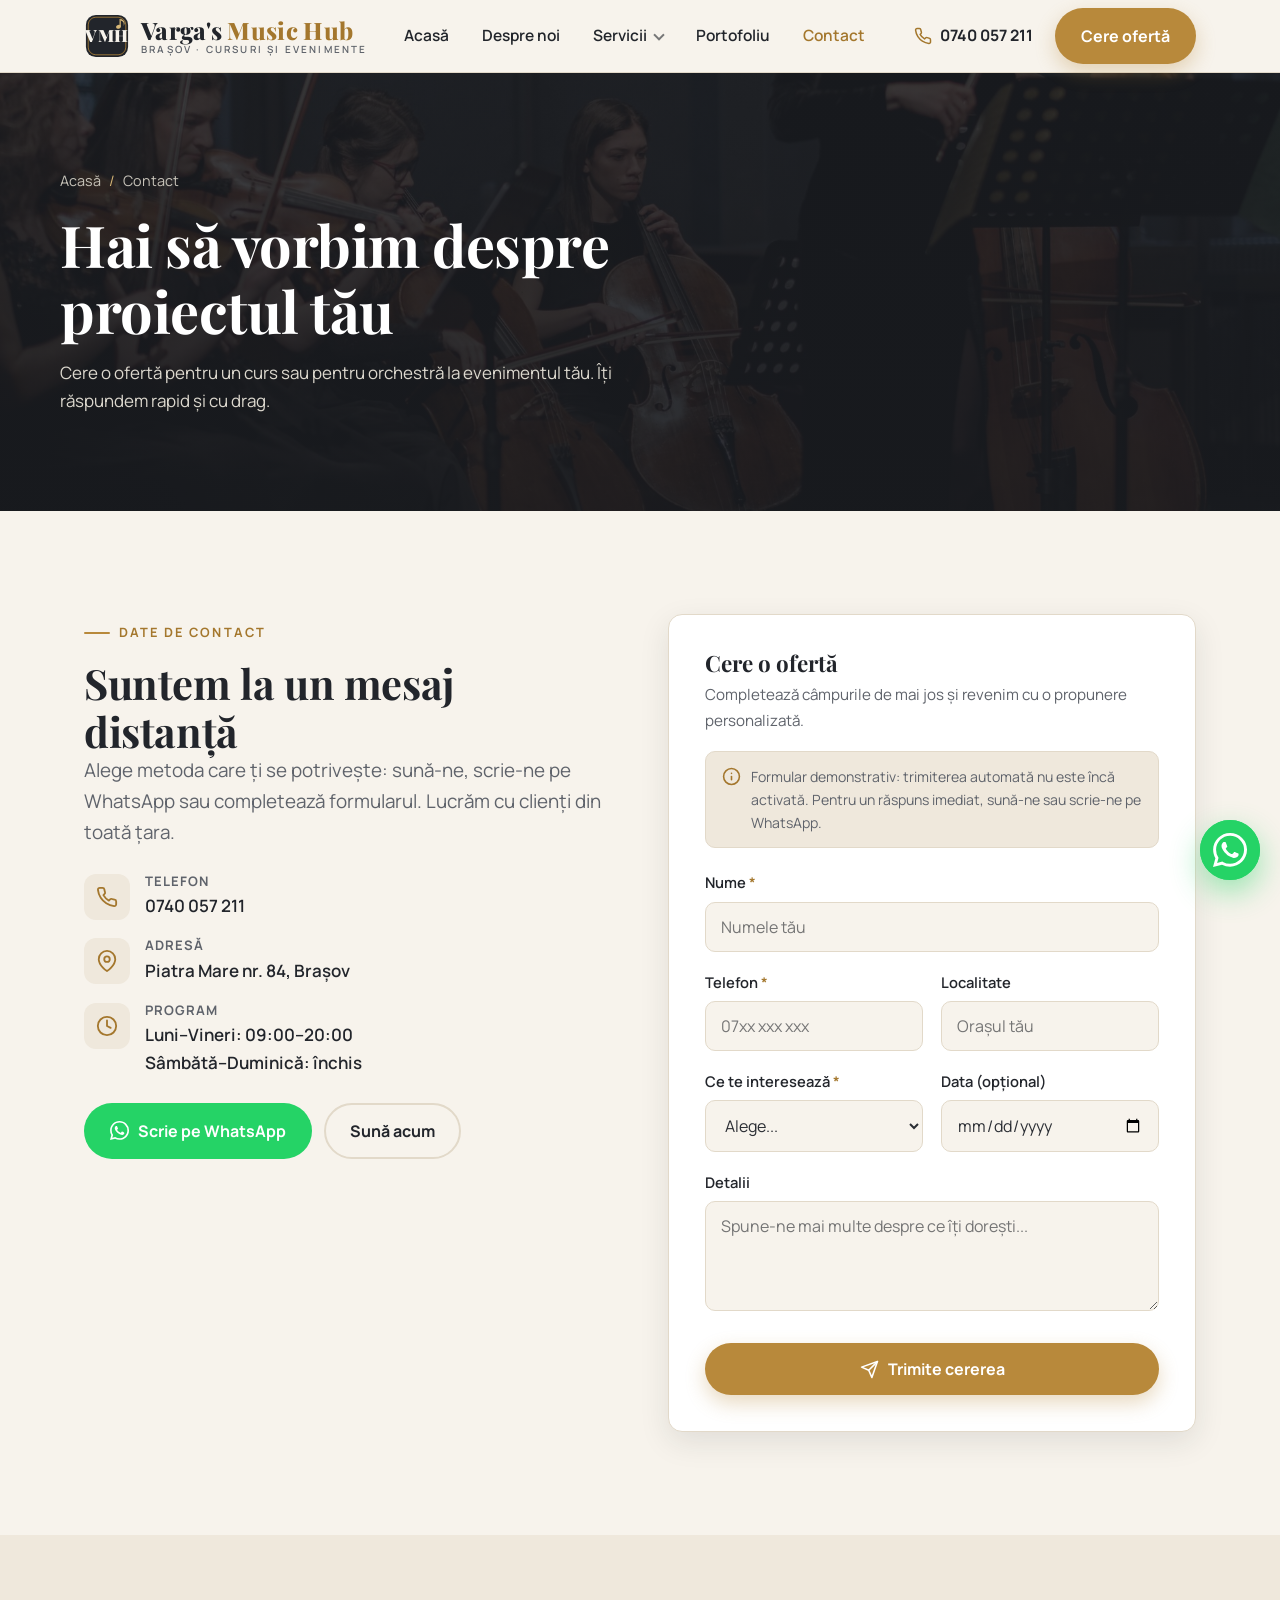
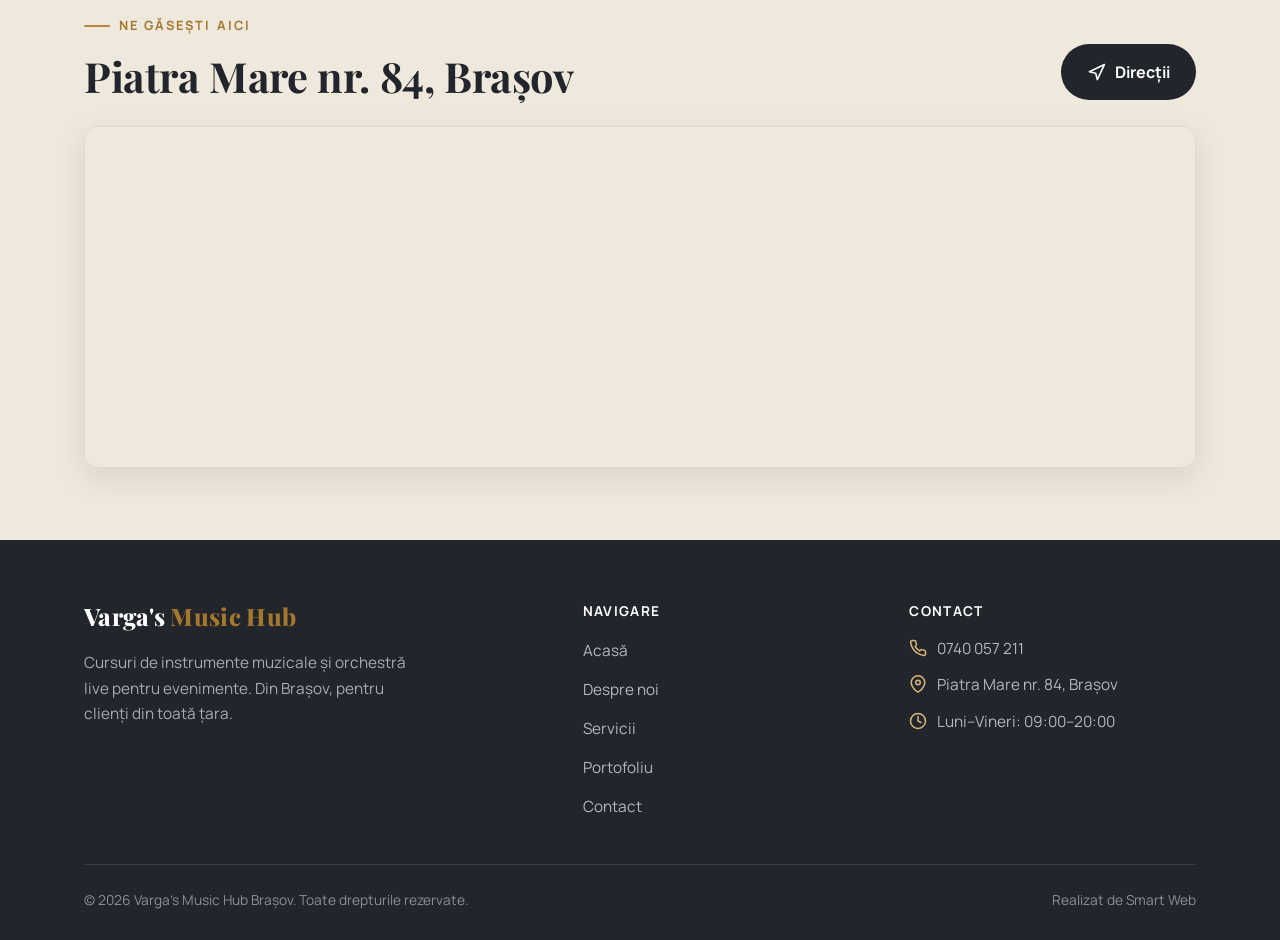
==== commit 00e40975: "Brand Varga's Music Hub: logo VMH cu nota muzicala + favicon, instrumente cursuri (orga/clarinet/sax" ====
--- a/contact.html
+++ b/contact.html
@@ -3,29 +3,36 @@
 <head>
 <meta charset="UTF-8">
 <meta name="viewport" content="width=device-width, initial-scale=1.0">
-<title>Contact — Cere o ofertă pentru cursuri sau orchestră | Iqstage</title>
-<meta name="description" content="Contactează Iqstage pentru cursuri de muzică sau orchestră live la evenimente. Telefon 0740 057 211, Piatra Mare nr. 84, Brașov. Cere o ofertă pe WhatsApp sau prin formular.">
+<title>Contact — Cere o ofertă pentru cursuri sau orchestră | Varga's Music Hub Brașov</title>
+<meta name="description" content="Contactează Varga's Music Hub Brașov pentru cursuri de muzică sau orchestră live la evenimente. Telefon 0740 057 211, Piatra Mare nr. 84, Brașov. Cere o ofertă pe WhatsApp sau prin formular.">
 <link rel="preconnect" href="https://fonts.googleapis.com">
 <link rel="preconnect" href="https://fonts.gstatic.com" crossorigin>
 <link href="https://fonts.googleapis.com/css2?family=Playfair+Display:ital,wght@0,600;0,700;0,800;1,600&family=Manrope:wght@400;500;600;700;800&display=swap" rel="stylesheet">
 <link rel="stylesheet" href="css/style.css">
+<link rel="icon" type="image/svg+xml" href="assets/favicon.svg">
 </head>
 <body>
 
 <!-- ===== Header ===== -->
 <header class="site-header">
   <div class="wrap header-inner">
-    <a href="index.html" class="brand" aria-label="Iqstage — acasă">
+    <a href="index.html" class="brand" aria-label="Varga's Music Hub Brașov — acasă">
       <span class="brand-mark" aria-hidden="true">
-        <svg viewBox="0 0 24 24" fill="none" stroke="currentColor" stroke-width="1.8" stroke-linecap="round" stroke-linejoin="round"><path d="M9 18V5l12-2v13"/><circle cx="6" cy="18" r="3"/><circle cx="18" cy="16" r="3"/></svg>
+        <svg viewBox="0 0 120 120" xmlns="http://www.w3.org/2000/svg" role="img" aria-label="Varga's Music Hub"><rect x="5" y="5" width="110" height="110" rx="26" fill="#22252b"/><rect x="11" y="11" width="98" height="98" rx="20" fill="none" stroke="#b8893b" stroke-width="2"/><text x="60" y="76" text-anchor="middle" font-family="Playfair Display, Georgia, serif" font-weight="900" font-size="44" letter-spacing="1.5" fill="#f7f3ec">VMH</text><rect x="92.73" y="15.20" width="3.25" height="20.80" rx="1.62" fill="#d8b877"/><path d="M95.98 15.20 q14.95 6.50 7.47 18.85 q2.27 -11.70 -7.47 -14.30 z" fill="#d8b877"/><ellipse cx="90" cy="36" rx="6.5" ry="5.07" fill="#d8b877" transform="rotate(-18 90 36)"/></svg>
       </span>
-      <span class="brand-name">Iq<b>stage</b><span class="brand-sub">Muzică și evenimente</span></span>
+      <span class="brand-name">Varga's <b>Music Hub</b><span class="brand-sub">Brașov · cursuri și evenimente</span></span>
     </a>
     <nav class="main-nav" aria-label="Navigare principală">
       <ul>
         <li><a href="index.html">Acasă</a></li>
         <li><a href="despre.html">Despre noi</a></li>
-        <li><a href="servicii.html">Servicii</a></li>
+        <li class="has-dropdown">
+          <a href="servicii.html" aria-haspopup="true">Servicii</a>
+          <ul class="dropdown">
+            <li><a href="servicii.html#cursuri">Cursuri de instrumente</a></li>
+            <li><a href="servicii.html#orchestra">Orchestră și evenimente</a></li>
+          </ul>
+        </li>
         <li><a href="portofoliu.html">Portofoliu</a></li>
         <li><a href="contact.html" class="active">Contact</a></li>
       </ul>
@@ -47,7 +54,7 @@
 <!-- ===== Mobile menu ===== -->
 <div class="mobile-menu" id="mobileMenu">
   <div class="mm-top">
-    <span class="brand-name">Iq<b>stage</b></span>
+    <span class="brand-name">Varga's <b>Music Hub</b></span>
     <button class="mm-close" aria-label="Închide meniul">
       <svg viewBox="0 0 24 24" fill="none" stroke="currentColor" stroke-width="2" stroke-linecap="round" aria-hidden="true"><line x1="6" y1="6" x2="18" y2="18"/><line x1="6" y1="18" x2="18" y2="6"/></svg>
     </button>
@@ -56,6 +63,8 @@
     <a href="index.html">Acasă</a>
     <a href="despre.html">Despre noi</a>
     <a href="servicii.html">Servicii</a>
+    <a href="servicii.html#cursuri" class="mm-sub">Cursuri de instrumente</a>
+    <a href="servicii.html#orchestra" class="mm-sub">Orchestră și evenimente</a>
     <a href="portofoliu.html">Portofoliu</a>
     <a href="contact.html" class="active">Contact</a>
   </nav>
@@ -185,7 +194,7 @@
       </a>
     </div>
     <div class="map-wrap reveal">
-      <iframe src="https://maps.google.com/maps?q=Piatra+Mare+nr.+84%2C+Bra%C8%99ov&output=embed" title="Harta locației Iqstage — Piatra Mare nr. 84, Brașov" loading="lazy" referrerpolicy="no-referrer-when-downgrade"></iframe>
+      <iframe src="https://maps.google.com/maps?q=Piatra+Mare+nr.+84%2C+Bra%C8%99ov&output=embed" title="Harta locației Varga's Music Hub Brașov — Piatra Mare nr. 84, Brașov" loading="lazy" referrerpolicy="no-referrer-when-downgrade"></iframe>
     </div>
   </div>
 </section>
@@ -195,7 +204,7 @@
   <div class="wrap">
     <div class="footer-grid">
       <div>
-        <span class="brand-name">Iq<b>stage</b></span>
+        <span class="brand-name">Varga's <b>Music Hub</b></span>
         <p>Cursuri de instrumente muzicale și orchestră live pentru evenimente. Din Brașov, pentru clienți din toată țara.</p>
       </div>
       <div class="footer-col">
@@ -218,7 +227,7 @@
       </div>
     </div>
     <div class="footer-bottom">
-      <span>&copy; <span class="js-year">2026</span> Iqstage. Toate drepturile rezervate.</span>
+      <span>&copy; <span class="js-year">2026</span> Varga's Music Hub Brașov. Toate drepturile rezervate.</span>
       <span>Realizat de Smart Web</span>
     </div>
   </div>
--- a/css/style.css
+++ b/css/style.css
@@ -1,5 +1,5 @@
 /* ============================================================
-   Iqstage — cursuri muzică & orchestră pentru evenimente
+   Varga's Music Hub Brașov — cursuri muzică & orchestră pentru evenimente
    Paletă: crem, gri-antracit, accent auriu
    ============================================================ */
 :root{
@@ -101,12 +101,10 @@
 .header-inner{display:flex;align-items:center;justify-content:space-between;gap:20px;min-height:72px}
 .brand{display:flex;align-items:center;gap:11px;flex:none}
 .brand-mark{
-  width:42px;height:42px;border-radius:11px;flex:none;
+  width:46px;height:46px;flex:none;
   display:grid;place-items:center;
-  background:linear-gradient(135deg,var(--antracit),var(--antracit-2));
-  color:var(--auriu-soft);
-}
-.brand-mark svg{width:23px;height:23px}
+}
+.brand-mark svg{width:46px;height:46px}
 .brand-name{font-family:var(--serif);font-weight:800;font-size:1.5rem;color:var(--antracit);line-height:1;letter-spacing:.3px}
 .brand-name b{color:var(--auriu-2);font-weight:800}
 .brand-sub{display:block;font-family:var(--sans);font-size:.62rem;font-weight:600;letter-spacing:.22em;text-transform:uppercase;color:var(--text-muted);margin-top:3px}
@@ -393,3 +391,15 @@
   *{animation:none!important;transition:none!important;scroll-behavior:auto}
   .reveal{opacity:1;transform:none}
 }
+
+/* ===== Dropdown Servicii (hover) ===== */
+.main-nav .has-dropdown{position:relative}
+.main-nav .has-dropdown>a::after{content:"";display:inline-block;width:6px;height:6px;border-right:2px solid currentColor;border-bottom:2px solid currentColor;transform:translateY(-2px) rotate(45deg);margin-left:8px;opacity:.6}
+.main-nav .dropdown{position:absolute;top:calc(100% + 4px);left:0;min-width:236px;background:var(--alb);border:1px solid var(--linie);border-radius:var(--radius-sm);box-shadow:var(--shadow);padding:8px;margin:0;list-style:none;display:flex;flex-direction:column;gap:2px;opacity:0;visibility:hidden;transform:translateY(8px);transition:opacity var(--t),transform var(--t),visibility var(--t);z-index:60}
+.main-nav .has-dropdown:hover .dropdown,.main-nav .has-dropdown:focus-within .dropdown{opacity:1;visibility:visible;transform:translateY(0)}
+.main-nav .dropdown::before{content:"";position:absolute;top:-6px;left:0;right:0;height:6px}
+.main-nav .dropdown a{display:block;padding:10px 14px;border-radius:8px;white-space:nowrap;color:var(--text);font-weight:600;background:none}
+.main-nav .dropdown a:hover{background:var(--crem-2);color:var(--auriu-2)}
+/* sub-linkuri in meniul mobil */
+.mm-nav .mm-sub{font-size:.95rem;padding-left:28px;position:relative;opacity:.9}
+.mm-nav .mm-sub::before{content:"";position:absolute;left:12px;top:50%;width:9px;height:2px;background:var(--auriu);border-radius:2px;transform:translateY(-50%)}
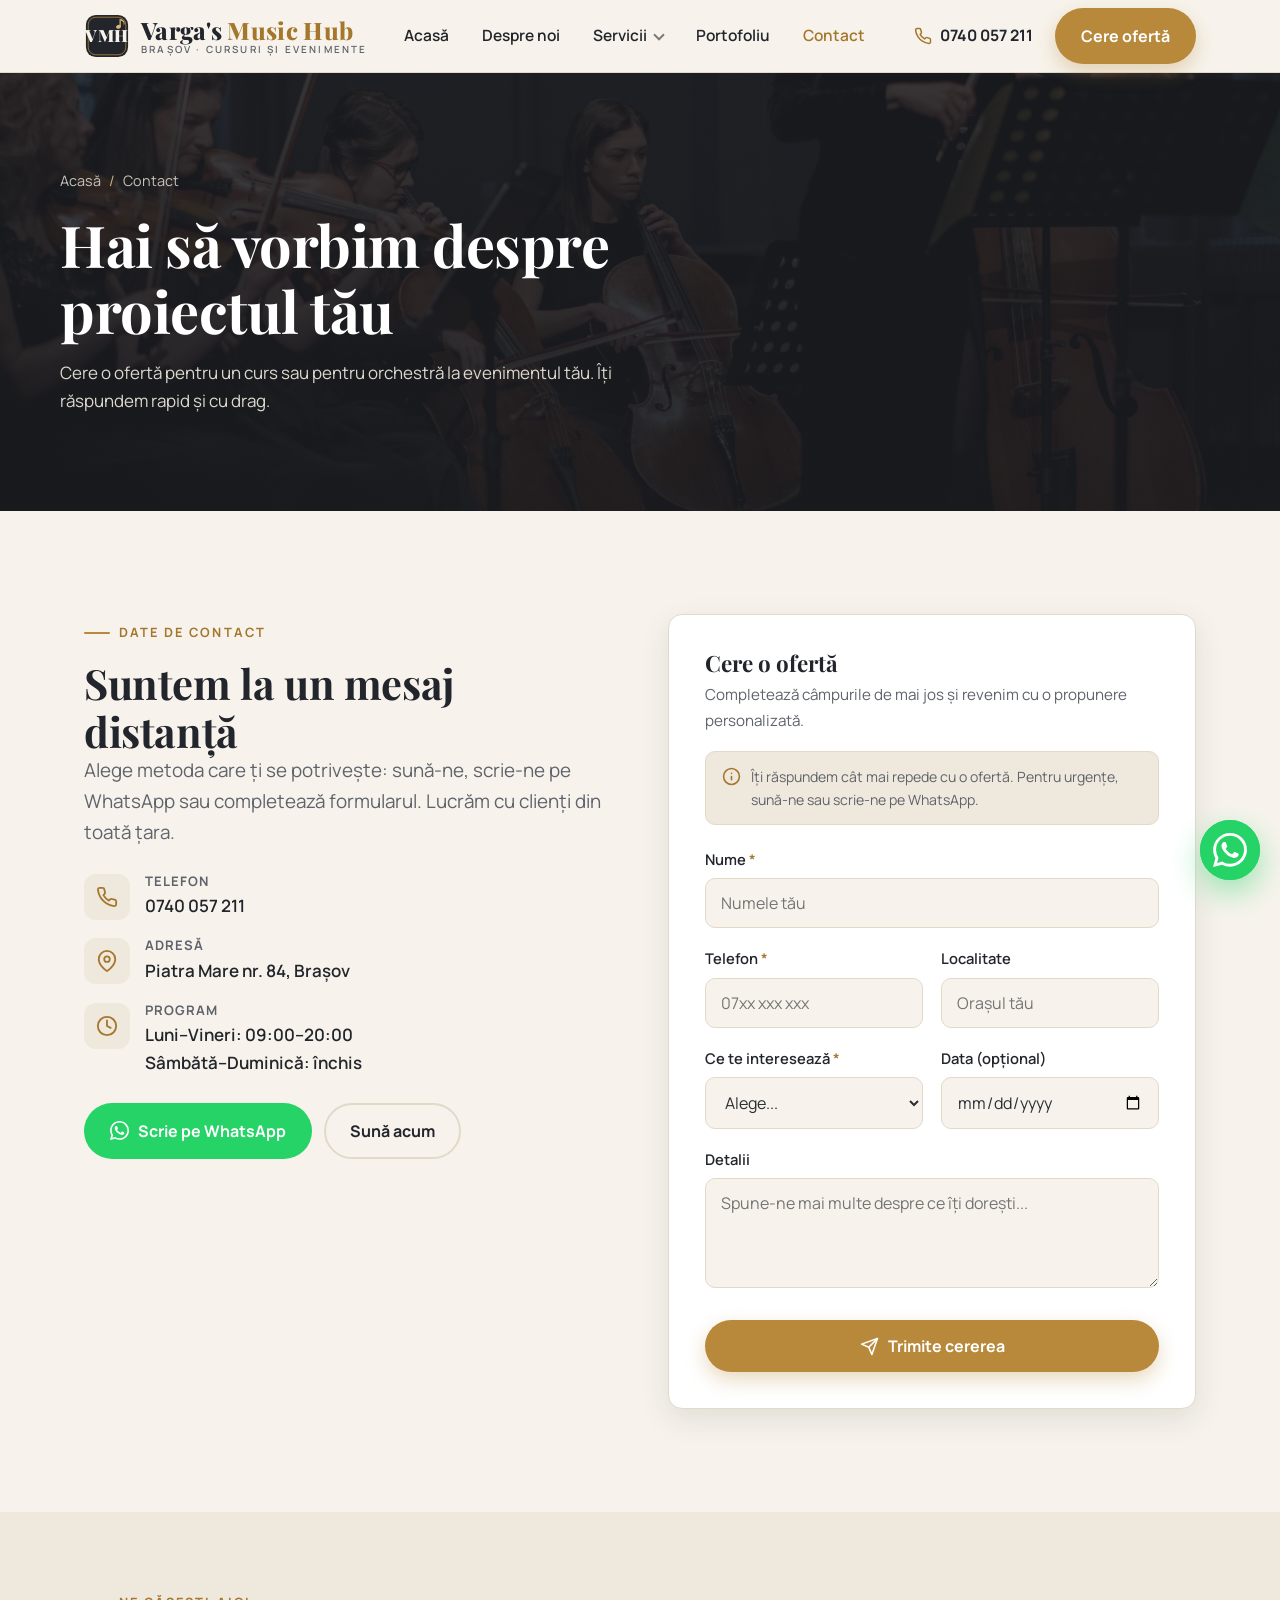
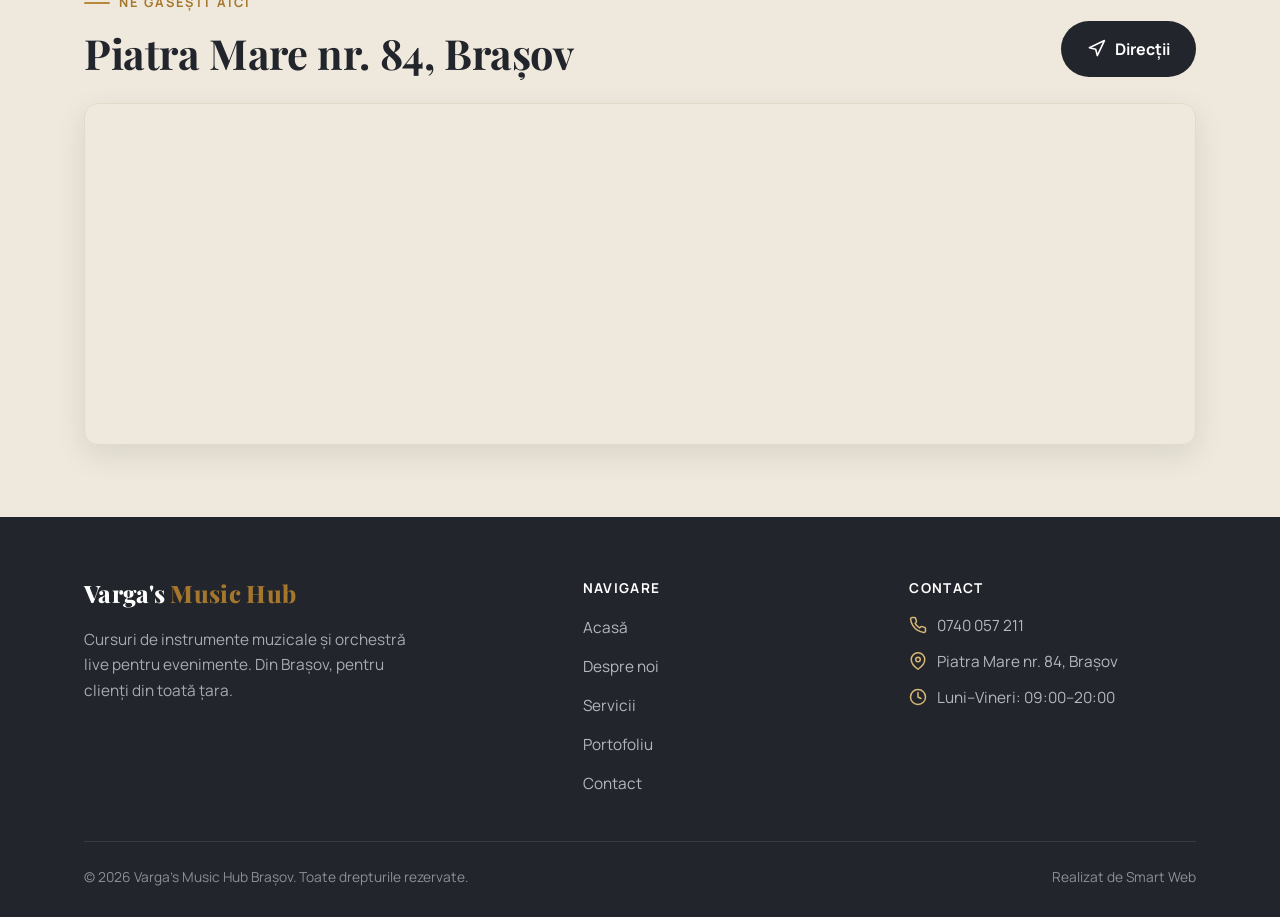
==== commit 21a68b67: "Activare formular contact prin Formsubmit (AJAX, honeypot anti-spam, mesaj de succes inline)" ====
--- a/contact.html
+++ b/contact.html
@@ -130,10 +130,13 @@
         <p style="font-size:.95rem;margin-bottom:18px">Completează câmpurile de mai jos și revenim cu o propunere personalizată.</p>
         <div class="form-note">
           <svg viewBox="0 0 24 24" fill="none" stroke="currentColor" stroke-width="2" stroke-linecap="round" stroke-linejoin="round" aria-hidden="true"><circle cx="12" cy="12" r="10"/><path d="M12 16v-4"/><path d="M12 8h.01"/></svg>
-          <span>Formular demonstrativ: trimiterea automată nu este încă activată. Pentru un răspuns imediat, sună-ne sau scrie-ne pe WhatsApp.</span>
+          <span>Îți răspundem cât mai repede cu o ofertă. Pentru urgențe, sună-ne sau scrie-ne pe WhatsApp.</span>
         </div>
-        <!-- Pentru activare: înlocuiește action cu endpoint-ul Formspree și scoate atributul demo din JS. -->
-        <form id="contactForm" action="https://formspree.io/f/your-id-here" method="POST" novalidate>
+        <form id="contactForm" action="https://formsubmit.co/contact.smartweb.ro@gmail.com" method="POST" novalidate>
+          <input type="hidden" name="_subject" value="Cerere nouă de pe site (Varga's Music Hub)">
+          <input type="hidden" name="_template" value="table">
+          <input type="hidden" name="_captcha" value="false">
+          <input type="text" name="_honey" tabindex="-1" autocomplete="off" aria-hidden="true" style="position:absolute;left:-9999px;width:1px;height:1px;opacity:0">
           <div class="field">
             <label for="nume">Nume <span class="req">*</span></label>
             <input type="text" id="nume" name="nume" autocomplete="name" placeholder="Numele tău" required>
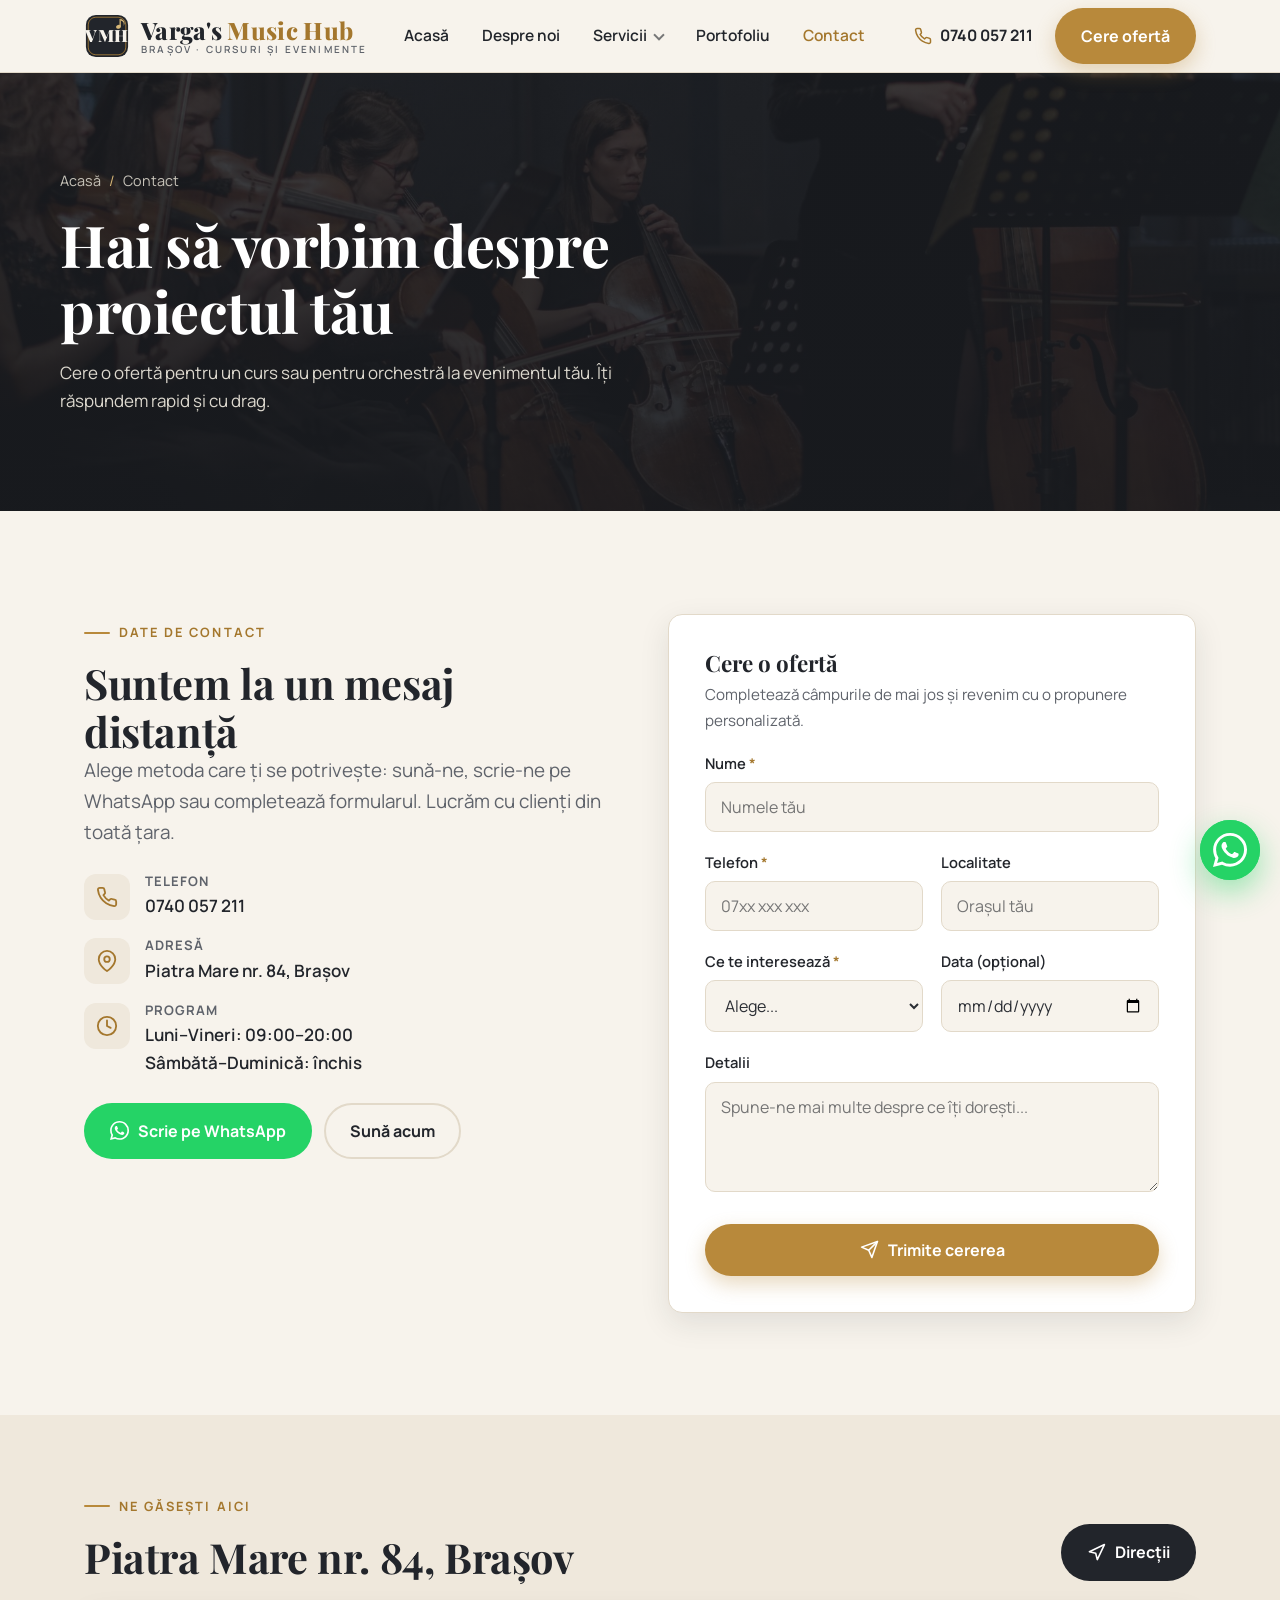
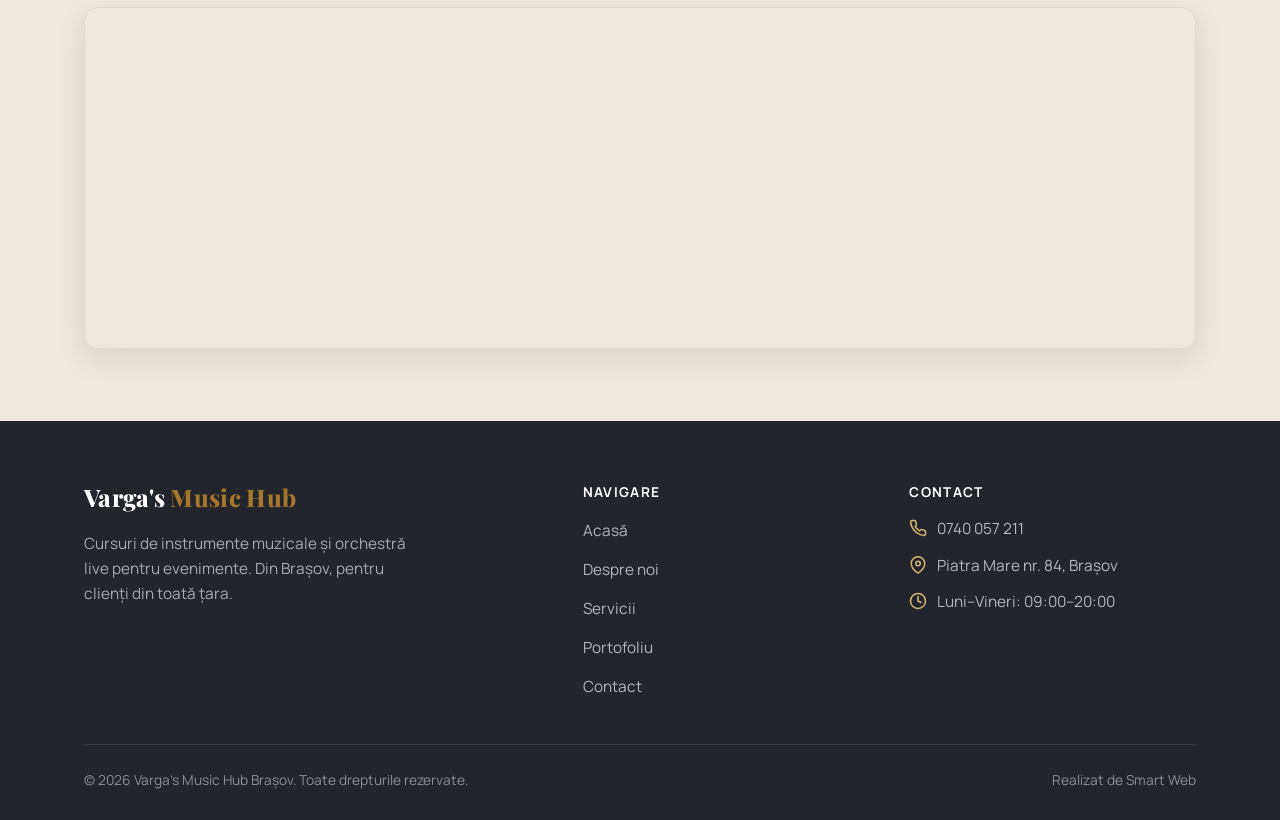
==== commit 08e10a7d: "Scoate nota informativa de deasupra formularului (nu mai e demo, formularul e functional)" ====
--- a/contact.html
+++ b/contact.html
@@ -128,10 +128,6 @@
       <div class="form-card reveal">
         <h3 style="margin-bottom:6px">Cere o ofertă</h3>
         <p style="font-size:.95rem;margin-bottom:18px">Completează câmpurile de mai jos și revenim cu o propunere personalizată.</p>
-        <div class="form-note">
-          <svg viewBox="0 0 24 24" fill="none" stroke="currentColor" stroke-width="2" stroke-linecap="round" stroke-linejoin="round" aria-hidden="true"><circle cx="12" cy="12" r="10"/><path d="M12 16v-4"/><path d="M12 8h.01"/></svg>
-          <span>Îți răspundem cât mai repede cu o ofertă. Pentru urgențe, sună-ne sau scrie-ne pe WhatsApp.</span>
-        </div>
         <form id="contactForm" action="https://formsubmit.co/contact.smartweb.ro@gmail.com" method="POST" novalidate>
           <input type="hidden" name="_subject" value="Cerere nouă de pe site (Varga's Music Hub)">
           <input type="hidden" name="_template" value="table">
